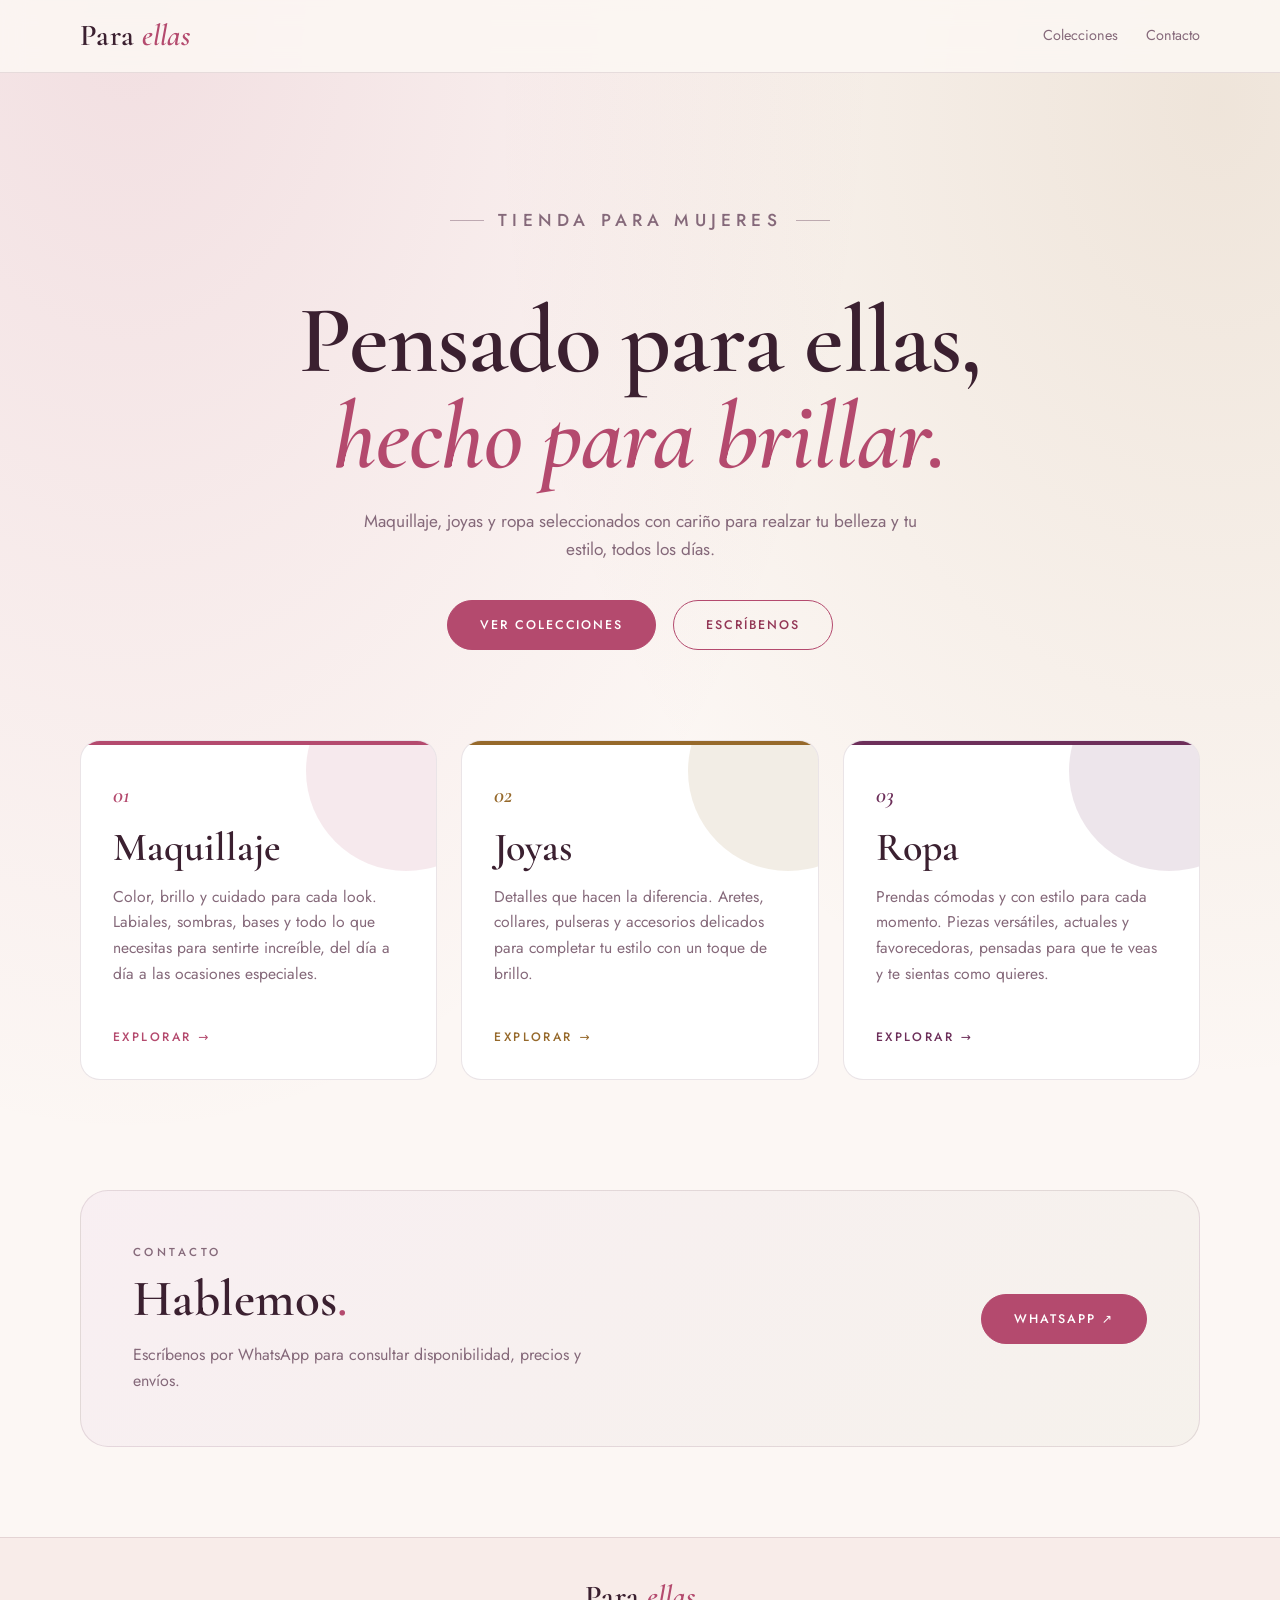
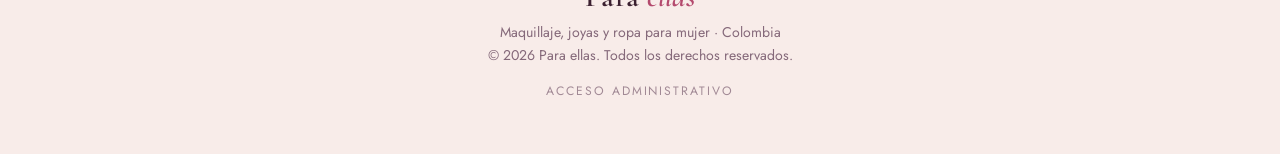
==== index.html @ 0b4a483f "Primer commit para ellas" ====
<!DOCTYPE html>
<html lang="es">
<head>
  <meta charset="UTF-8">
  <meta name="viewport" content="width=device-width, initial-scale=1.0">
  <meta name="theme-color" content="#fcf7f4">
  <meta name="description" content="Para ellas: tienda de maquillaje, joyas y ropa para mujer. Pide por internet y confirma por WhatsApp.">
  <title>Para ellas | Maquillaje, joyas y ropa</title>
  <link rel="preconnect" href="https://fonts.googleapis.com">
  <link rel="preconnect" href="https://fonts.gstatic.com" crossorigin>
  <link href="https://fonts.googleapis.com/css2?family=Cormorant+Garamond:ital,wght@0,500;0,600;0,700;1,500;1,600;1,700&family=Jost:wght@400;500;600&display=swap" rel="stylesheet">
  <link rel="stylesheet" href="Styles/index.css">
</head>
<body>
  <header>
    <div class="wrap">
      <a class="brand" href="#inicio">Para <em>ellas</em></a>
      <nav aria-label="Navegación principal">
        <a href="#colecciones">Colecciones</a>
        <a href="#contacto">Contacto</a>
      </nav>
    </div>
  </header>

  <main id="inicio">
    <section class="hero wrap">
      <p class="eyebrow">TIENDA PARA MUJERES</p>
      <h1><span class="plain" data-s="hero_title_1">Pensado para ellas,</span><br><span data-s="hero_title_2">hecho para brillar.</span></h1>
      <p data-s="hero_text">Maquillaje, joyas y ropa seleccionados con cariño para realzar tu belleza y tu estilo, todos los días.</p>
      <a class="btn solid" href="#colecciones">Ver colecciones</a>
      <a class="btn" id="wa-hero" href="#contacto">Escríbenos</a>
    </section>

    <section id="colecciones" class="wrap" aria-label="Colecciones">
      <div class="blocks">
        <a class="block b-rose" href="categoria.html?c=maquillaje">
          <span class="num">01</span>
          <h3 data-s="maquillaje_title">Maquillaje</h3>
          <p data-s="maquillaje_text">Color, brillo y cuidado para cada look. Labiales, sombras, bases y todo lo que necesitas para sentirte increíble, del día a día a las ocasiones especiales.</p>
          <span class="more">Explorar →</span>
        </a>
        <a class="block b-champagne" href="categoria.html?c=joyas">
          <span class="num">02</span>
          <h3 data-s="joyas_title">Joyas</h3>
          <p data-s="joyas_text">Detalles que hacen la diferencia. Aretes, collares, pulseras y accesorios delicados para completar tu estilo con un toque de brillo.</p>
          <span class="more">Explorar →</span>
        </a>
        <a class="block b-plum" href="categoria.html?c=ropa">
          <span class="num">03</span>
          <h3 data-s="ropa_title">Ropa</h3>
          <p data-s="ropa_text">Prendas cómodas y con estilo para cada momento. Piezas versátiles, actuales y favorecedoras, pensadas para que te veas y te sientas como quieres.</p>
          <span class="more">Explorar →</span>
        </a>
      </div>
    </section>

    <section id="contacto" class="wrap pad">
      <div class="visit">
        <div>
          <p class="eyebrow">CONTACTO</p>
          <h2>Hablemos<span>.</span></h2>
          <p data-s="visit_text">Escríbenos por WhatsApp para consultar disponibilidad, precios y envíos.</p>
        </div>
        <div class="links">
          <a id="wa-link" class="btn solid" target="_blank" rel="noopener noreferrer" href="#">WhatsApp ↗</a>
        </div>
      </div>
    </section>
  </main>

  <footer>
    <div class="wrap">
      <a class="brand" href="#inicio">Para <em>ellas</em></a>
      <p>Maquillaje, joyas y ropa para mujer · Colombia</p>
      <p>&copy; <span id="year"></span> Para ellas. Todos los derechos reservados.</p>
      <a class="admin-link" href="admin.html">Acceso administrativo</a>
    </div>
  </footer>

  <script src="Scripts/config.js"></script>
  <script src="Scripts/shop.js"></script>
  <script src="Scripts/index.js"></script>
</body>
</html>
---- Styles/index.css ----
/* Para ellas · estilos de la tienda pública */
:root {
  --bg: #fcf7f4; --surface: #ffffff; --blush: #f8ece9; --field: #fdf9f7;
  --line: rgba(94, 48, 70, .13);
  --text: #3b2030; --muted: #85697a;
  --rose: #b44a6e; --rose-2: #933756; --champagne: #96692b; --plum: #6d2f5a;
  --serif: "Cormorant Garamond", Georgia, "Times New Roman", serif;
  --sans: "Jost", system-ui, -apple-system, "Segoe UI", sans-serif;
  --radius: 20px;
  --shadow: 0 18px 44px -26px rgba(94, 48, 70, .55);
}
* { box-sizing: border-box; margin: 0; }
[hidden] { display: none !important; }
html { scroll-behavior: smooth; }
body { background: var(--bg); color: var(--text); font: 400 16px/1.65 var(--sans);
  background-image: radial-gradient(ellipse at 10% 0%, color-mix(in srgb, var(--rose) 14%, transparent), transparent 46%),
                    radial-gradient(ellipse at 95% 6%, color-mix(in srgb, var(--champagne) 13%, transparent), transparent 42%);
  background-repeat: no-repeat; }
a { color: inherit; text-decoration: none; }
.wrap { width: min(1120px, 100% - 40px); margin-inline: auto; }
.eyebrow { font-size: .72rem; letter-spacing: .3em; text-transform: uppercase; color: var(--rose); font-weight: 500; }
h1, h2, h3 { font-family: var(--serif); font-weight: 600; line-height: 1.08; }
h2 { font-size: clamp(2.1rem, 4.5vw, 3.2rem); margin: 10px 0 14px; }
h2 span, h1 span { color: var(--rose); }

/* Cabecera */
header { position: sticky; top: 0; z-index: 20; background: rgba(252, 247, 244, .86); backdrop-filter: blur(12px); border-bottom: 1px solid var(--line); }
header .wrap { display: flex; align-items: center; justify-content: space-between; height: 72px; }
.brand { font-family: var(--serif); font-size: 1.9rem; font-weight: 600; letter-spacing: .01em; line-height: 1; }
.brand em { font-style: italic; color: var(--rose); }
.brand small { font: 500 .62rem var(--sans); letter-spacing: .3em; color: var(--muted); margin-left: 10px; }
nav { display: flex; gap: 28px; font-size: .9rem; color: var(--muted); }
nav a { transition: color .2s; }
nav a:hover { color: var(--rose); }

/* Portada */
.hero { padding: clamp(70px, 12vw, 130px) 0 clamp(50px, 8vw, 90px); text-align: center; }
.hero .eyebrow { display: inline-flex; align-items: center; gap: 14px; }
.hero .eyebrow::before, .hero .eyebrow::after { content: ""; width: 34px; height: 1px; background: currentColor; opacity: .5; }
.hero h1 { font-size: clamp(3rem, 8.5vw, 6rem); line-height: 1; margin: 22px 0 22px; letter-spacing: -.01em; }
.hero h1 span:not(.plain) { font-style: italic; color: var(--rose); }
h1 span.plain { color: inherit; }
.hero p { max-width: 560px; margin: 0 auto 36px; color: var(--muted); font-size: 1.08rem; }
.btn { display: inline-block; padding: 14px 32px; border: 1.5px solid var(--rose); color: var(--rose-2); border-radius: 999px; font-size: .78rem; letter-spacing: .16em; text-transform: uppercase; font-weight: 500; cursor: pointer; background: none; transition: .25s; font-family: var(--sans); }
.btn:hover { background: var(--rose); color: #fff; }
.btn.solid { background: var(--rose); color: #fff; }
.btn.solid:hover { background: var(--rose-2); border-color: var(--rose-2); }
.hero .btn + .btn { margin-left: 12px; }

/* Colecciones */
.blocks { display: grid; grid-template-columns: repeat(3, 1fr); gap: 24px; padding-bottom: 90px; }
.block { --accent: var(--rose); position: relative; overflow: hidden; display: flex; flex-direction: column; padding: 40px 32px 32px; min-height: 340px; background: var(--surface); border: 1px solid var(--line); border-radius: var(--radius); transition: transform .3s, box-shadow .3s, border-color .3s; cursor: pointer; text-align: left; color: inherit; font: inherit; }
.block::before { content: ""; position: absolute; inset: 0 0 auto 0; height: 4px; background: var(--accent); }
.block::after { content: ""; position: absolute; right: -70px; top: -70px; width: 200px; height: 200px; border-radius: 50%; background: color-mix(in srgb, var(--accent) 12%, transparent); transition: transform .4s; }
.block:hover { transform: translateY(-6px); box-shadow: var(--shadow); border-color: color-mix(in srgb, var(--accent) 40%, transparent); }
.block:hover::after { transform: scale(1.25); }
.block > * { position: relative; z-index: 1; }
.block .num { font: italic 600 1.4rem var(--serif); color: var(--accent); }
.block h3 { font-size: 2.5rem; margin: 18px 0 14px; }
.block p { color: var(--muted); font-size: .98rem; flex: 1; }
.block .more { margin-top: 26px; font-size: .76rem; letter-spacing: .2em; text-transform: uppercase; color: var(--accent); font-weight: 500; }
.b-rose { --accent: var(--rose); } .b-champagne { --accent: var(--champagne); } .b-plum { --accent: var(--plum); }

/* Catálogo */
section.pad { padding: 20px 0 90px; }
.tabs { display: flex; flex-wrap: wrap; gap: 10px; margin: 26px 0 30px; }
.tab { padding: 9px 22px; border: 1px solid var(--line); background: var(--surface); color: var(--muted); font: 400 .88rem var(--sans); cursor: pointer; border-radius: 999px; transition: .2s; }
.tab:hover { color: var(--rose-2); border-color: var(--rose); }
.tab[aria-selected="true"] { border-color: var(--rose); color: var(--rose-2); background: color-mix(in srgb, var(--rose) 8%, var(--surface)); }
.grid { display: grid; grid-template-columns: repeat(auto-fill, minmax(230px, 1fr)); gap: 22px; }
.card { background: var(--surface); border: 1px solid var(--line); border-radius: var(--radius); overflow: hidden; display: flex; flex-direction: column; transition: box-shadow .3s, transform .3s; }
.card:hover { box-shadow: var(--shadow); transform: translateY(-3px); }
.card .img { aspect-ratio: 4 / 5; display: grid; place-items: center; background: var(--blush); font: italic 600 2.6rem var(--serif); color: var(--rose); overflow: hidden; }
.card img { width: 100%; height: 100%; object-fit: cover; }
.card .body { padding: 18px 18px 20px; display: flex; flex-direction: column; gap: 6px; flex: 1; }
.card h4 { font: 600 1.4rem var(--serif); line-height: 1.15; }
.card .desc { color: var(--muted); font-size: .9rem; flex: 1; }
.card .price { color: var(--rose-2); font-weight: 600; font-size: 1.08rem; margin-top: 6px; }
.card button.add { margin-top: 12px; padding: 11px; border: 1.5px solid var(--rose); border-radius: 999px; background: none; color: var(--rose-2); font: 500 .76rem var(--sans); letter-spacing: .16em; text-transform: uppercase; cursor: pointer; transition: .2s; }
.card button.add:hover { background: var(--rose); color: #fff; }
.empty { grid-column: 1 / -1; padding: 50px 20px; text-align: center; border: 1px dashed var(--line); border-radius: var(--radius); color: var(--muted); }

/* Contacto */
.visit { display: grid; grid-template-columns: 1fr 1fr; gap: 40px; align-items: center; padding: 52px; border: 1px solid var(--line); border-radius: 28px; background: linear-gradient(135deg, color-mix(in srgb, var(--rose) 9%, var(--surface)), color-mix(in srgb, var(--champagne) 9%, var(--surface))); }
.visit p { color: var(--muted); }
.visit .links { display: flex; flex-wrap: wrap; gap: 12px; justify-content: flex-end; }

footer { padding: 44px 0 52px; border-top: 1px solid var(--line); background: var(--blush); text-align: center; color: var(--muted); font-size: .88rem; }
footer .brand { display: block; margin-bottom: 8px; color: var(--text); }
footer .admin-link { display: inline-block; margin-top: 14px; font-size: .76rem; letter-spacing: .16em; text-transform: uppercase; color: var(--muted); opacity: .75; transition: .2s; }
footer .admin-link:hover { color: var(--rose); opacity: 1; }

@media (max-width: 900px) {
  .blocks { grid-template-columns: 1fr; } .block { min-height: 0; }
  .visit { grid-template-columns: 1fr; padding: 32px 24px; } .visit .links { justify-content: flex-start; }
  nav { gap: 18px; } .brand small { display: none; }
}
@media (max-width: 520px) { nav a:nth-child(3) { display: none; } .hero .btn + .btn { margin: 12px 0 0; } }

/* Mi pedido */
.cart-fab { position: fixed; right: 20px; bottom: 20px; z-index: 40; display: flex; align-items: center; gap: 10px; padding: 14px 24px; background: var(--rose); color: #fff; border: 0; border-radius: 999px; font: 500 .8rem var(--sans); letter-spacing: .14em; text-transform: uppercase; cursor: pointer; box-shadow: 0 14px 34px -10px rgba(147, 55, 86, .65); transition: background .2s; }
.cart-fab:hover { background: var(--rose-2); }
.cart-fab span { display: inline-grid; place-items: center; min-width: 24px; height: 24px; padding: 0 6px; border-radius: 999px; background: #fff; color: var(--rose-2); font-size: .78rem; font-weight: 600; }
.backdrop { position: fixed; inset: 0; z-index: 60; background: rgba(59, 32, 48, .45); backdrop-filter: blur(2px); }
.cart { position: fixed; top: 0; right: 0; bottom: 0; z-index: 70; width: min(430px, 100%); padding: 26px; overflow-y: auto; background: var(--surface); border-left: 1px solid var(--line); box-shadow: -20px 0 50px -30px rgba(59, 32, 48, .5); }
.cart-head { display: flex; justify-content: space-between; align-items: center; margin-bottom: 18px; }
.cart-head h3 { font-size: 2.1rem; }
.icon-btn { background: none; border: 1px solid var(--line); border-radius: 50%; color: var(--muted); width: 36px; height: 36px; cursor: pointer; font-size: .9rem; transition: .2s; }
.icon-btn:hover { color: var(--rose-2); border-color: var(--rose); }
.cart-items { display: grid; gap: 12px; margin-bottom: 20px; }
.cart-empty { color: var(--muted); text-align: center; padding: 30px 0; }
.cart-line { display: grid; grid-template-columns: 1fr auto; gap: 4px 12px; padding-bottom: 12px; border-bottom: 1px solid var(--line); }
.cart-line strong { font: 600 1.15rem var(--serif); }
.cart-line .line-price { color: var(--rose-2); font-weight: 600; text-align: right; }
.cart-line .line-variant { display: block; font-size: .8rem; color: var(--muted); }
.qty { display: flex; align-items: center; gap: 8px; color: var(--muted); font-size: .85rem; }
.qty button { width: 28px; height: 28px; background: none; border: 1px solid var(--line); border-radius: 50%; color: var(--text); cursor: pointer; transition: .2s; }
.qty button:hover { border-color: var(--rose); color: var(--rose-2); }
.qty .remove { width: auto; padding: 0 12px; border-radius: 999px; font-size: .75rem; color: var(--muted); }
.order-form { display: grid; gap: 14px; }
.field { display: flex; flex-direction: column; gap: 6px; }
.field label { font-size: .78rem; letter-spacing: .05em; color: var(--muted); }
.field input, .field textarea, .field select { width: 100%; padding: 11px 14px; background: var(--field); border: 1px solid var(--line); border-radius: 12px; color: var(--text); font: inherit; }
.field input:focus, .field textarea:focus, .field select:focus { outline: none; border-color: var(--rose); box-shadow: 0 0 0 3px color-mix(in srgb, var(--rose) 16%, transparent); }
.field textarea { resize: vertical; }
.cart-total { display: flex; justify-content: space-between; align-items: baseline; padding-top: 6px; color: var(--muted); }
.cart-total strong { font: 600 1.9rem var(--serif); color: var(--rose-2); }
.btn.full { width: 100%; text-align: center; }
.btn:disabled { opacity: .5; cursor: not-allowed; }
.form-msg { min-height: 1.2em; font-size: .88rem; color: var(--muted); }
.form-msg[data-state="error"] { color: #c4443d; }
.cart-note { font-size: .76rem; color: var(--muted); }
.order-done { display: grid; gap: 14px; text-align: center; padding-top: 20px; }
.order-done h3 { font-size: 2.8rem; color: var(--rose-2); letter-spacing: .08em; }
.order-done p { color: var(--muted); }
.check-line { display: flex; align-items: center; gap: 10px; font-size: .86rem; color: var(--muted); cursor: pointer; }
.check-line input { width: 16px; height: 16px; accent-color: var(--rose); }
.delivery-fields { display: grid; gap: 14px; }
.pay-note { font-size: .76rem; color: var(--muted); }
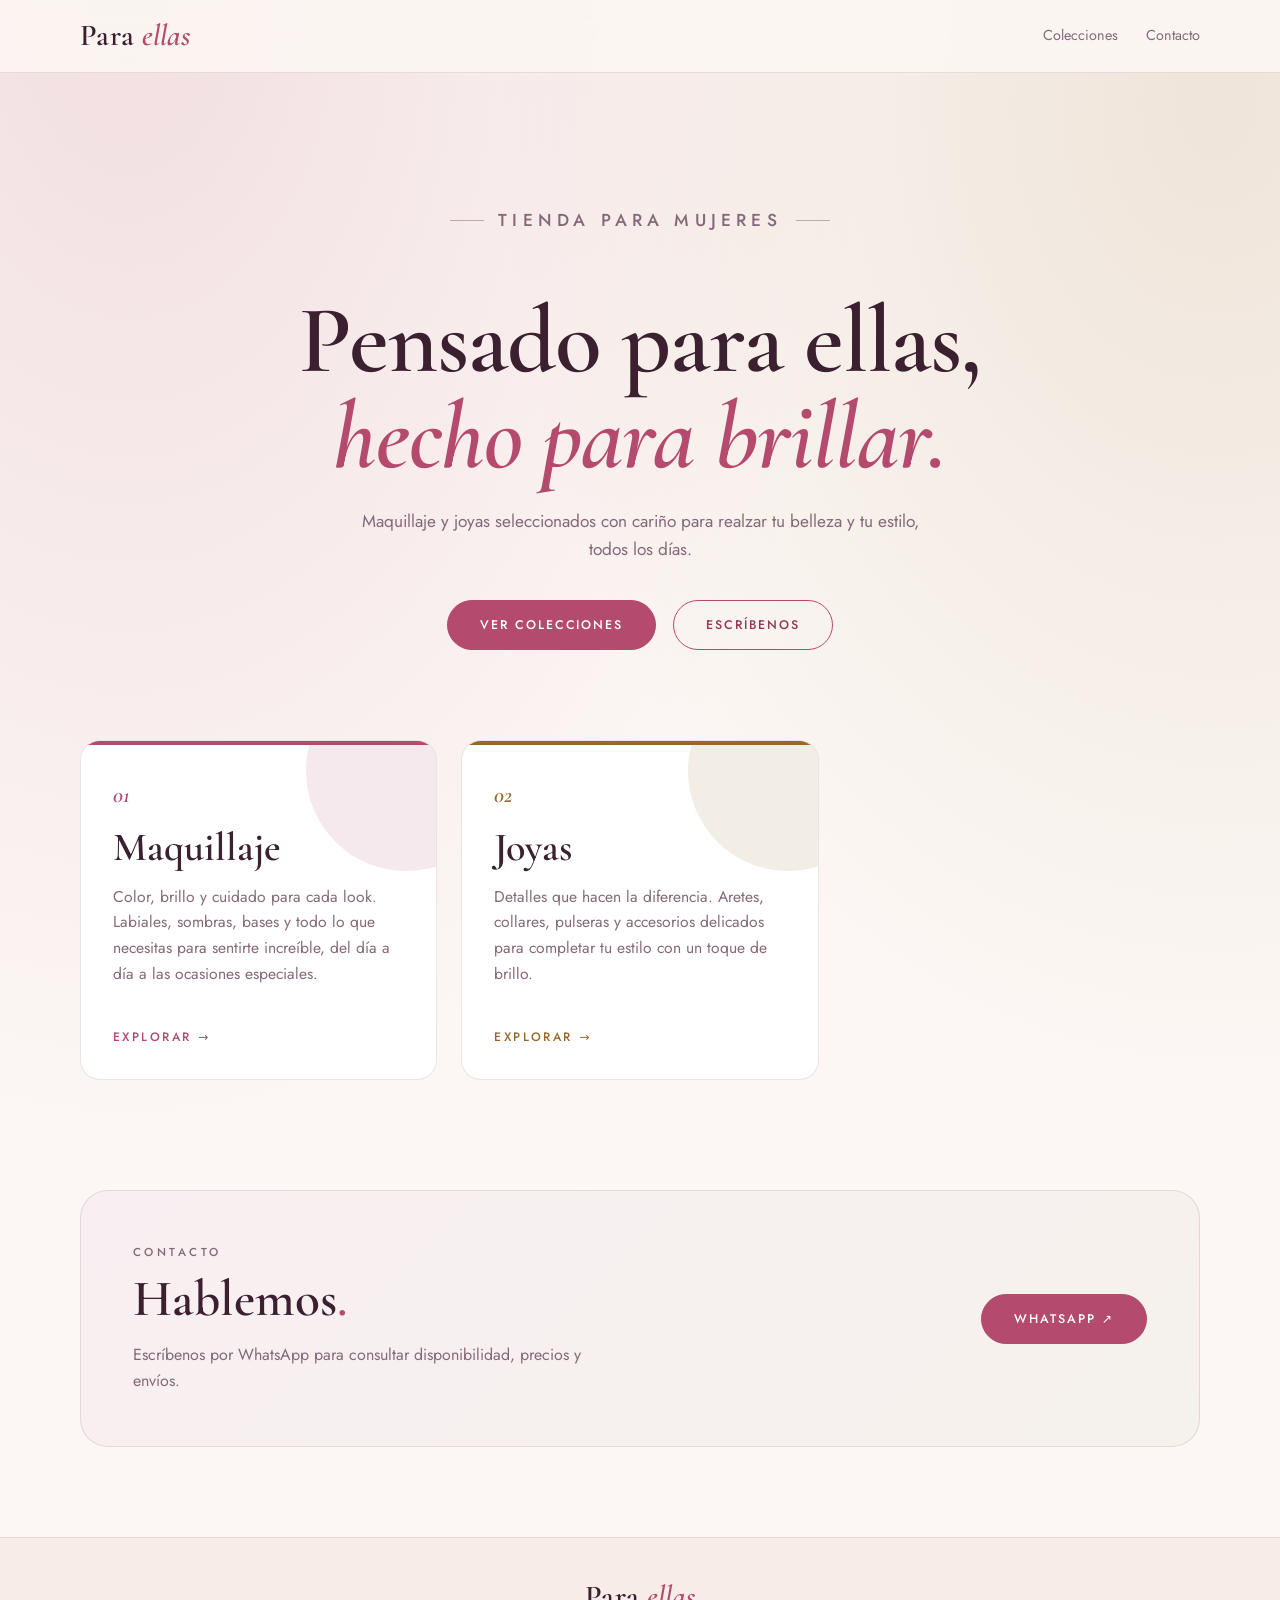
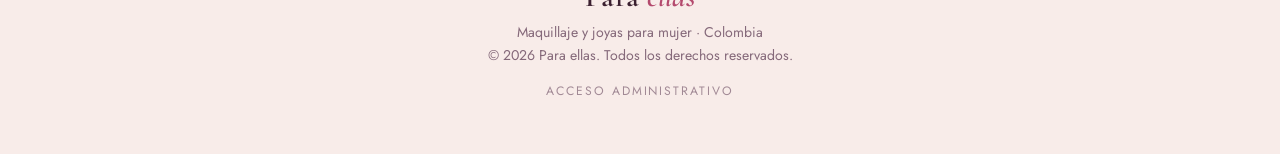
==== commit b2378641: "modificacion quitar seccion ropa" ====
--- a/index.html
+++ b/index.html
@@ -4,8 +4,8 @@
   <meta charset="UTF-8">
   <meta name="viewport" content="width=device-width, initial-scale=1.0">
   <meta name="theme-color" content="#fcf7f4">
-  <meta name="description" content="Para ellas: tienda de maquillaje, joyas y ropa para mujer. Pide por internet y confirma por WhatsApp.">
-  <title>Para ellas | Maquillaje, joyas y ropa</title>
+  <meta name="description" content="Para ellas: tienda de maquillaje y joyas para mujer. Pide por internet y confirma por WhatsApp.">
+  <title>Para ellas | Maquillaje y joyas</title>
   <link rel="preconnect" href="https://fonts.googleapis.com">
   <link rel="preconnect" href="https://fonts.gstatic.com" crossorigin>
   <link href="https://fonts.googleapis.com/css2?family=Cormorant+Garamond:ital,wght@0,500;0,600;0,700;1,500;1,600;1,700&family=Jost:wght@400;500;600&display=swap" rel="stylesheet">
@@ -26,7 +26,7 @@
     <section class="hero wrap">
       <p class="eyebrow">TIENDA PARA MUJERES</p>
       <h1><span class="plain" data-s="hero_title_1">Pensado para ellas,</span><br><span data-s="hero_title_2">hecho para brillar.</span></h1>
-      <p data-s="hero_text">Maquillaje, joyas y ropa seleccionados con cariño para realzar tu belleza y tu estilo, todos los días.</p>
+      <p data-s="hero_text">Maquillaje y joyas seleccionados con cariño para realzar tu belleza y tu estilo, todos los días.</p>
       <a class="btn solid" href="#colecciones">Ver colecciones</a>
       <a class="btn" id="wa-hero" href="#contacto">Escríbenos</a>
     </section>
@@ -43,12 +43,6 @@
           <span class="num">02</span>
           <h3 data-s="joyas_title">Joyas</h3>
           <p data-s="joyas_text">Detalles que hacen la diferencia. Aretes, collares, pulseras y accesorios delicados para completar tu estilo con un toque de brillo.</p>
-          <span class="more">Explorar →</span>
-        </a>
-        <a class="block b-plum" href="categoria.html?c=ropa">
-          <span class="num">03</span>
-          <h3 data-s="ropa_title">Ropa</h3>
-          <p data-s="ropa_text">Prendas cómodas y con estilo para cada momento. Piezas versátiles, actuales y favorecedoras, pensadas para que te veas y te sientas como quieres.</p>
           <span class="more">Explorar →</span>
         </a>
       </div>
@@ -71,7 +65,7 @@
   <footer>
     <div class="wrap">
       <a class="brand" href="#inicio">Para <em>ellas</em></a>
-      <p>Maquillaje, joyas y ropa para mujer · Colombia</p>
+      <p>Maquillaje y joyas para mujer · Colombia</p>
       <p>&copy; <span id="year"></span> Para ellas. Todos los derechos reservados.</p>
       <a class="admin-link" href="admin.html">Acceso administrativo</a>
     </div>
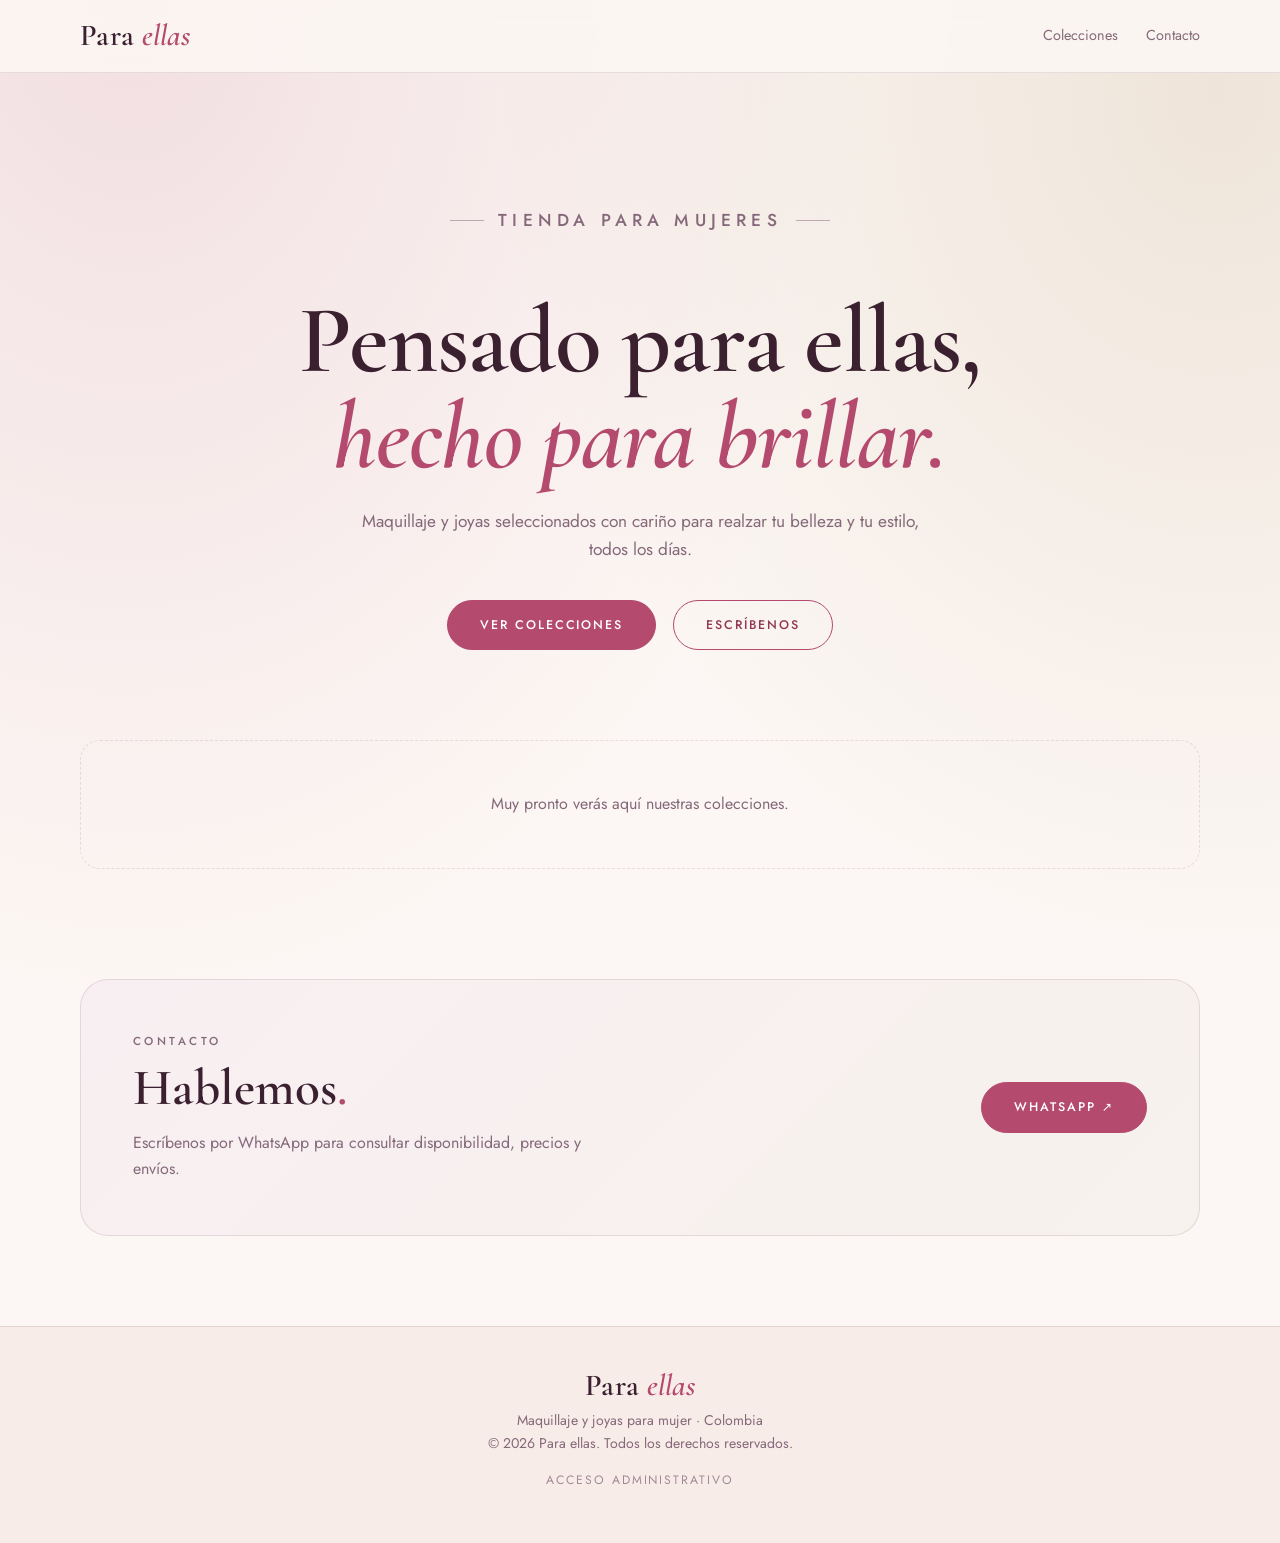
==== commit bbc46e07: "nueva posibilidad de agregar secciones menu principal" ====
--- a/index.html
+++ b/index.html
@@ -32,20 +32,7 @@
     </section>
 
     <section id="colecciones" class="wrap" aria-label="Colecciones">
-      <div class="blocks">
-        <a class="block b-rose" href="categoria.html?c=maquillaje">
-          <span class="num">01</span>
-          <h3 data-s="maquillaje_title">Maquillaje</h3>
-          <p data-s="maquillaje_text">Color, brillo y cuidado para cada look. Labiales, sombras, bases y todo lo que necesitas para sentirte increíble, del día a día a las ocasiones especiales.</p>
-          <span class="more">Explorar →</span>
-        </a>
-        <a class="block b-champagne" href="categoria.html?c=joyas">
-          <span class="num">02</span>
-          <h3 data-s="joyas_title">Joyas</h3>
-          <p data-s="joyas_text">Detalles que hacen la diferencia. Aretes, collares, pulseras y accesorios delicados para completar tu estilo con un toque de brillo.</p>
-          <span class="more">Explorar →</span>
-        </a>
-      </div>
+      <div class="blocks" id="blocks"><p class="empty">Cargando colecciones…</p></div>
     </section>
 
     <section id="contacto" class="wrap pad">
--- a/Styles/index.css
+++ b/Styles/index.css
@@ -48,7 +48,7 @@
 .hero .btn + .btn { margin-left: 12px; }
 
 /* Colecciones */
-.blocks { display: grid; grid-template-columns: repeat(3, 1fr); gap: 24px; padding-bottom: 90px; }
+.blocks { display: grid; grid-template-columns: repeat(auto-fit, minmax(300px, 1fr)); gap: 24px; padding-bottom: 90px; }
 .block { --accent: var(--rose); position: relative; overflow: hidden; display: flex; flex-direction: column; padding: 40px 32px 32px; min-height: 340px; background: var(--surface); border: 1px solid var(--line); border-radius: var(--radius); transition: transform .3s, box-shadow .3s, border-color .3s; cursor: pointer; text-align: left; color: inherit; font: inherit; }
 .block::before { content: ""; position: absolute; inset: 0 0 auto 0; height: 4px; background: var(--accent); }
 .block::after { content: ""; position: absolute; right: -70px; top: -70px; width: 200px; height: 200px; border-radius: 50%; background: color-mix(in srgb, var(--accent) 12%, transparent); transition: transform .4s; }
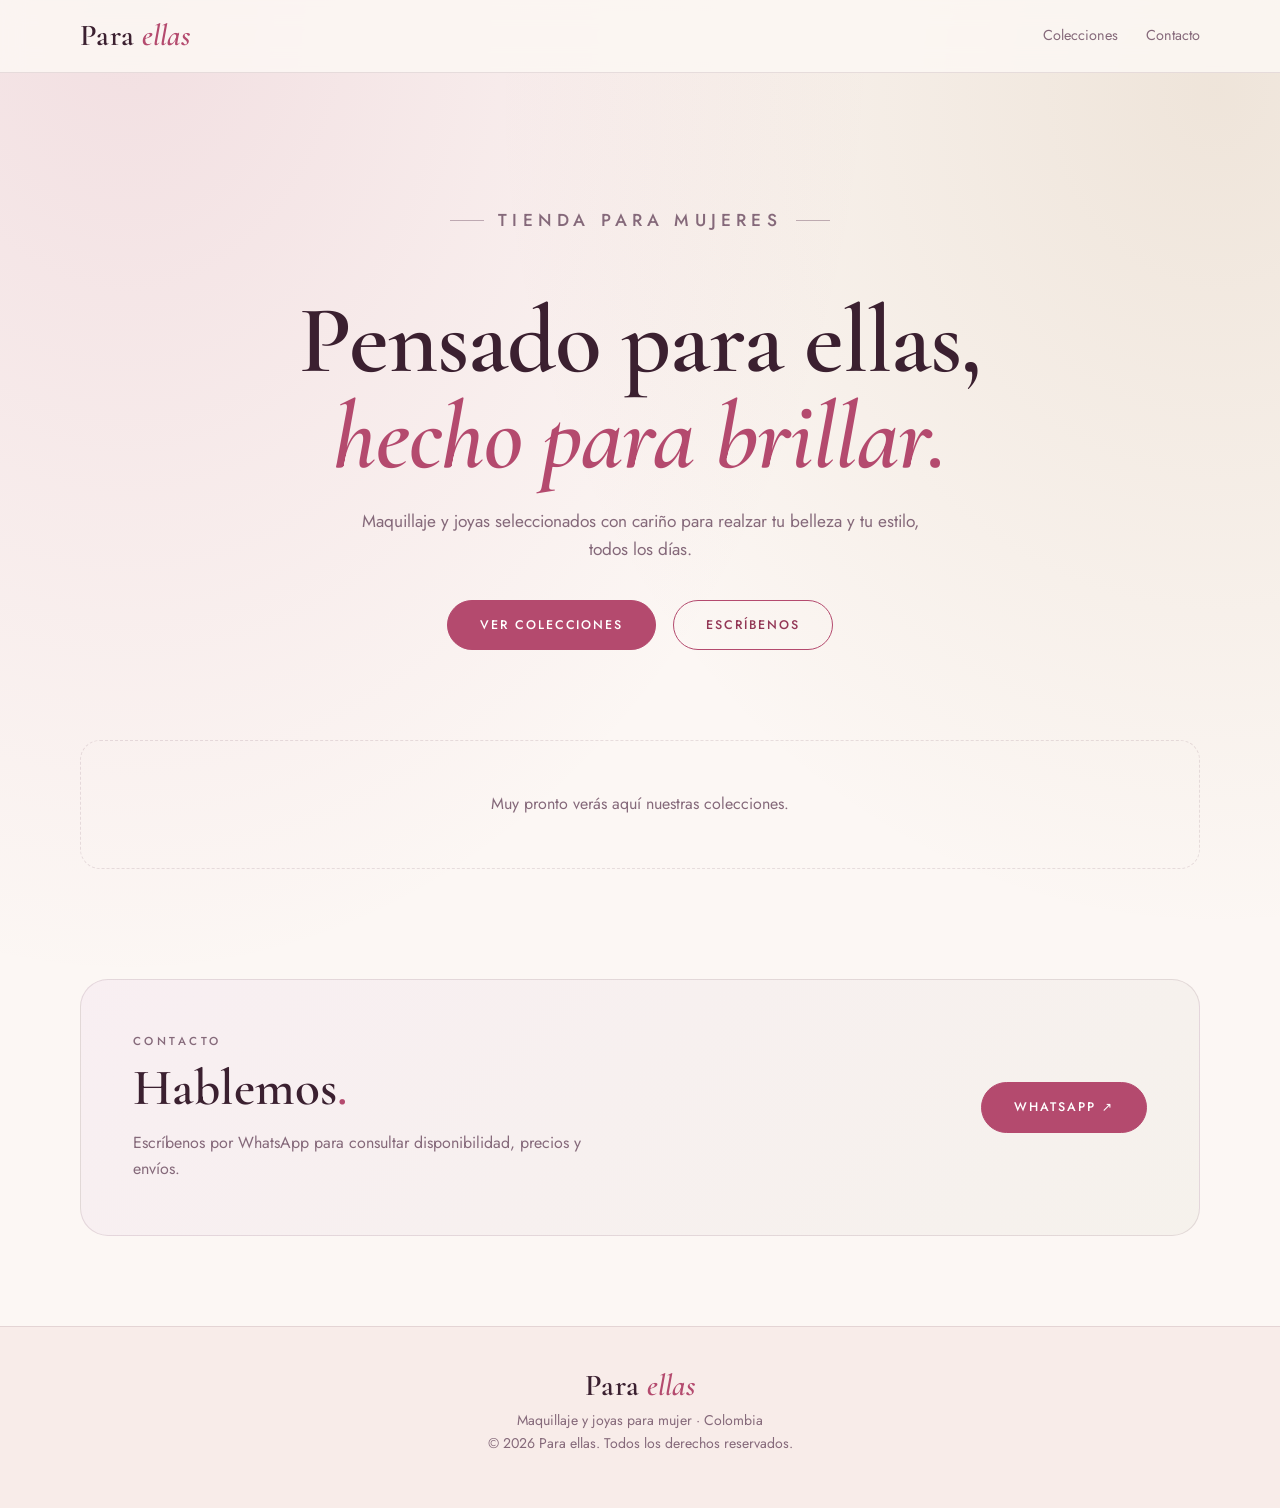
==== commit db73427a: "cambio de acceso al admin.html" ====
--- a/index.html
+++ b/index.html
@@ -54,7 +54,6 @@
       <a class="brand" href="#inicio">Para <em>ellas</em></a>
       <p>Maquillaje y joyas para mujer · Colombia</p>
       <p>&copy; <span id="year"></span> Para ellas. Todos los derechos reservados.</p>
-      <a class="admin-link" href="admin.html">Acceso administrativo</a>
     </div>
   </footer>
 
--- a/Styles/index.css
+++ b/Styles/index.css
@@ -70,8 +70,9 @@
 .grid { display: grid; grid-template-columns: repeat(auto-fill, minmax(230px, 1fr)); gap: 22px; }
 .card { background: var(--surface); border: 1px solid var(--line); border-radius: var(--radius); overflow: hidden; display: flex; flex-direction: column; transition: box-shadow .3s, transform .3s; }
 .card:hover { box-shadow: var(--shadow); transform: translateY(-3px); }
-.card .img { aspect-ratio: 4 / 5; display: grid; place-items: center; background: var(--blush); font: italic 600 2.6rem var(--serif); color: var(--rose); overflow: hidden; }
-.card img { width: 100%; height: 100%; object-fit: cover; }
+/* 4:5 es el tamaño inicial (antes de que cargue la foto) y el de los productos sin foto; fitPhoto() en shop.js lo ajusta a cada foto real. */
+.card .img { aspect-ratio: 4 / 5; display: grid; place-items: center; background: var(--blush); font: italic 600 2.6rem var(--serif); color: var(--rose); overflow: hidden; transition: aspect-ratio .15s ease; }
+.card img { width: 100%; height: 100%; object-fit: contain; }
 .card .body { padding: 18px 18px 20px; display: flex; flex-direction: column; gap: 6px; flex: 1; }
 .card h4 { font: 600 1.4rem var(--serif); line-height: 1.15; }
 .card .desc { color: var(--muted); font-size: .9rem; flex: 1; }
@@ -87,8 +88,6 @@
 
 footer { padding: 44px 0 52px; border-top: 1px solid var(--line); background: var(--blush); text-align: center; color: var(--muted); font-size: .88rem; }
 footer .brand { display: block; margin-bottom: 8px; color: var(--text); }
-footer .admin-link { display: inline-block; margin-top: 14px; font-size: .76rem; letter-spacing: .16em; text-transform: uppercase; color: var(--muted); opacity: .75; transition: .2s; }
-footer .admin-link:hover { color: var(--rose); opacity: 1; }
 
 @media (max-width: 900px) {
   .blocks { grid-template-columns: 1fr; } .block { min-height: 0; }
@@ -113,6 +112,7 @@
 .cart-line strong { font: 600 1.15rem var(--serif); }
 .cart-line .line-price { color: var(--rose-2); font-weight: 600; text-align: right; }
 .cart-line .line-variant { display: block; font-size: .8rem; color: var(--muted); }
+.cart-line .line-limit { display: block; font-size: .76rem; color: #c4443d; margin-top: 2px; }
 .qty { display: flex; align-items: center; gap: 8px; color: var(--muted); font-size: .85rem; }
 .qty button { width: 28px; height: 28px; background: none; border: 1px solid var(--line); border-radius: 50%; color: var(--text); cursor: pointer; transition: .2s; }
 .qty button:hover { border-color: var(--rose); color: var(--rose-2); }
@@ -133,6 +133,17 @@
 .order-done { display: grid; gap: 14px; text-align: center; padding-top: 20px; }
 .order-done h3 { font-size: 2.8rem; color: var(--rose-2); letter-spacing: .08em; }
 .order-done p { color: var(--muted); }
+
+/* Foto de producto: tocar para ver en grande */
+.img.zoomable { cursor: zoom-in; position: relative; }
+.img.zoomable::after { content: "🔍"; position: absolute; right: 10px; bottom: 10px; width: 30px; height: 30px; display: grid; place-items: center; background: rgba(255, 255, 255, .88); border-radius: 50%; font-size: .85rem; opacity: 0; transition: opacity .2s; pointer-events: none; }
+.img.zoomable:hover::after, .img.zoomable:focus-visible::after { opacity: 1; }
+.img.zoomable:focus-visible { outline: 3px solid var(--rose); outline-offset: -3px; }
+
+.lightbox { position: fixed; inset: 0; z-index: 90; background: rgba(27, 14, 20, .92); display: grid; place-items: center; padding: 24px; cursor: zoom-out; }
+.lightbox img { max-width: min(92vw, 1100px); max-height: 88vh; object-fit: contain; border-radius: 12px; box-shadow: 0 30px 80px -20px rgba(0, 0, 0, .6); cursor: default; }
+.lightbox-close { position: fixed; top: 20px; right: 20px; z-index: 91; background: rgba(255, 255, 255, .12); border-color: rgba(255, 255, 255, .3); color: #fff; }
+.lightbox-close:hover { background: rgba(255, 255, 255, .22); border-color: rgba(255, 255, 255, .5); color: #fff; }
 .check-line { display: flex; align-items: center; gap: 10px; font-size: .86rem; color: var(--muted); cursor: pointer; }
 .check-line input { width: 16px; height: 16px; accent-color: var(--rose); }
 .delivery-fields { display: grid; gap: 14px; }
